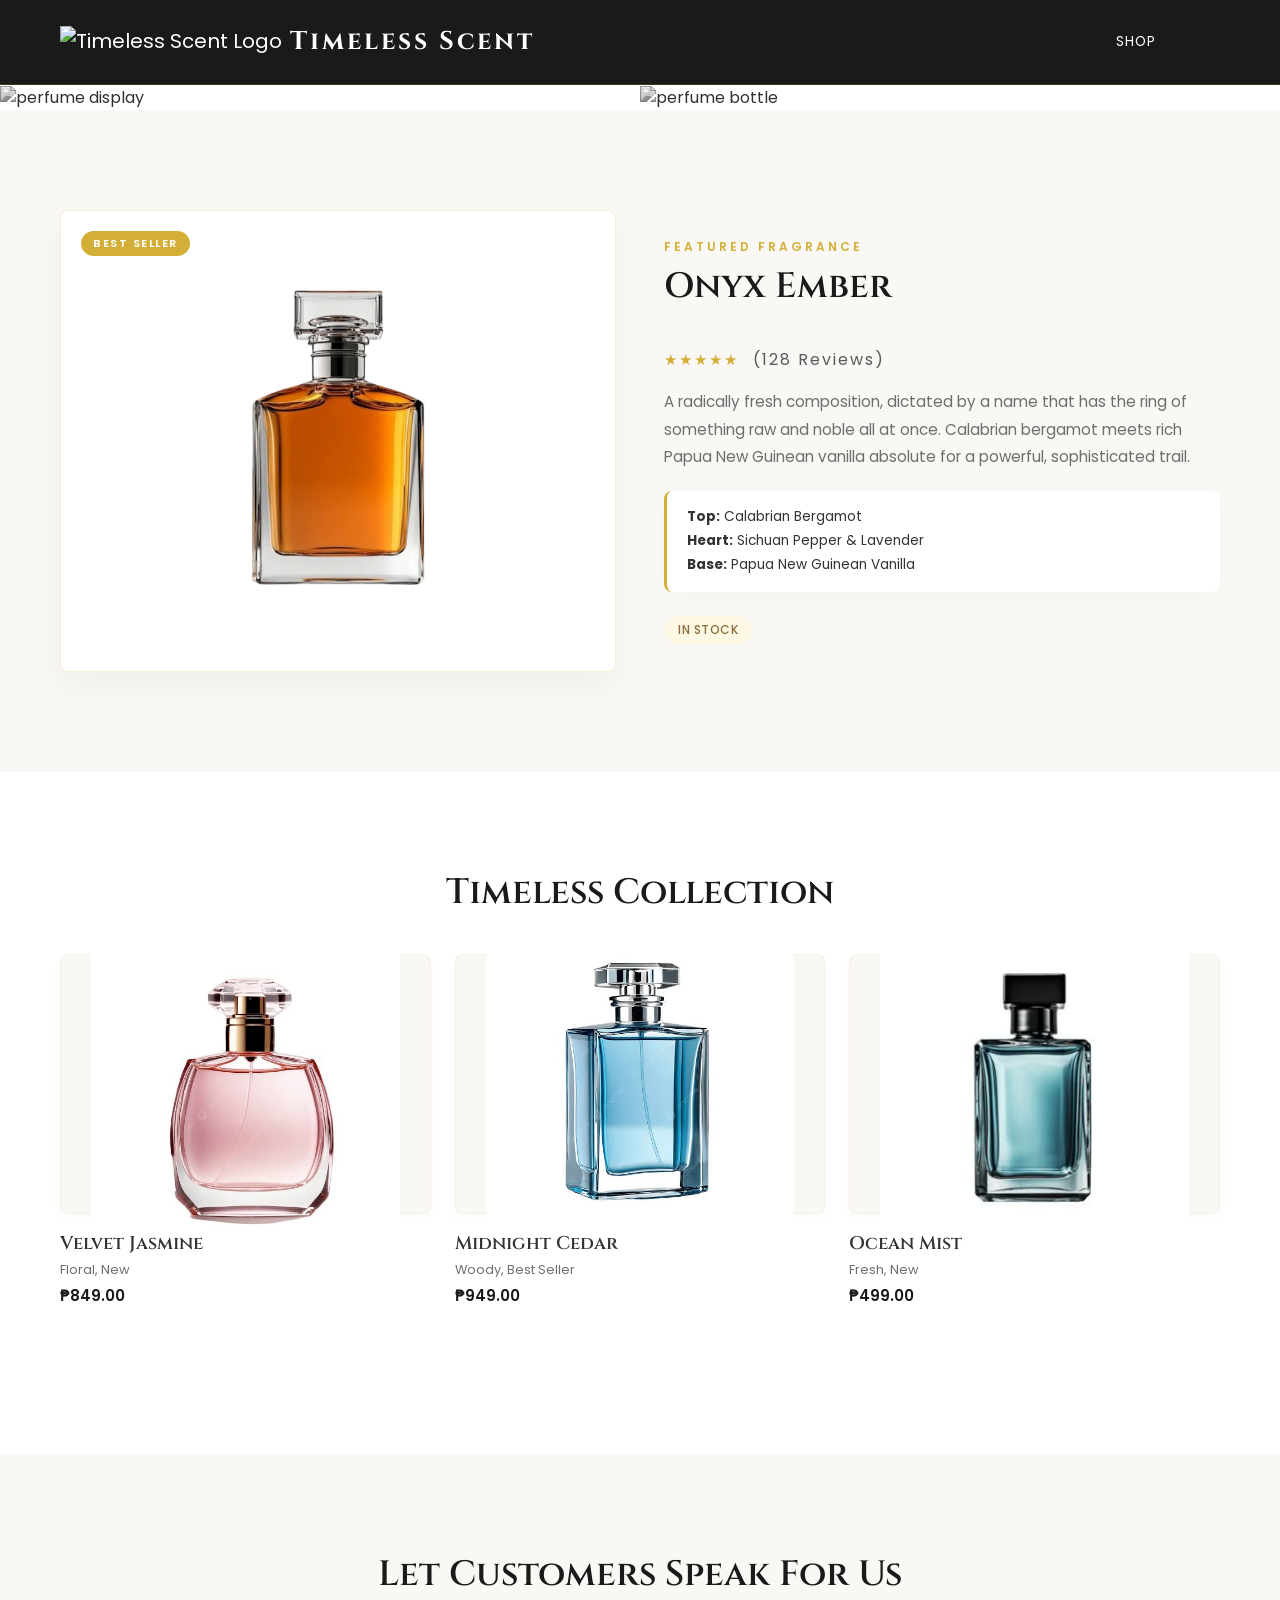
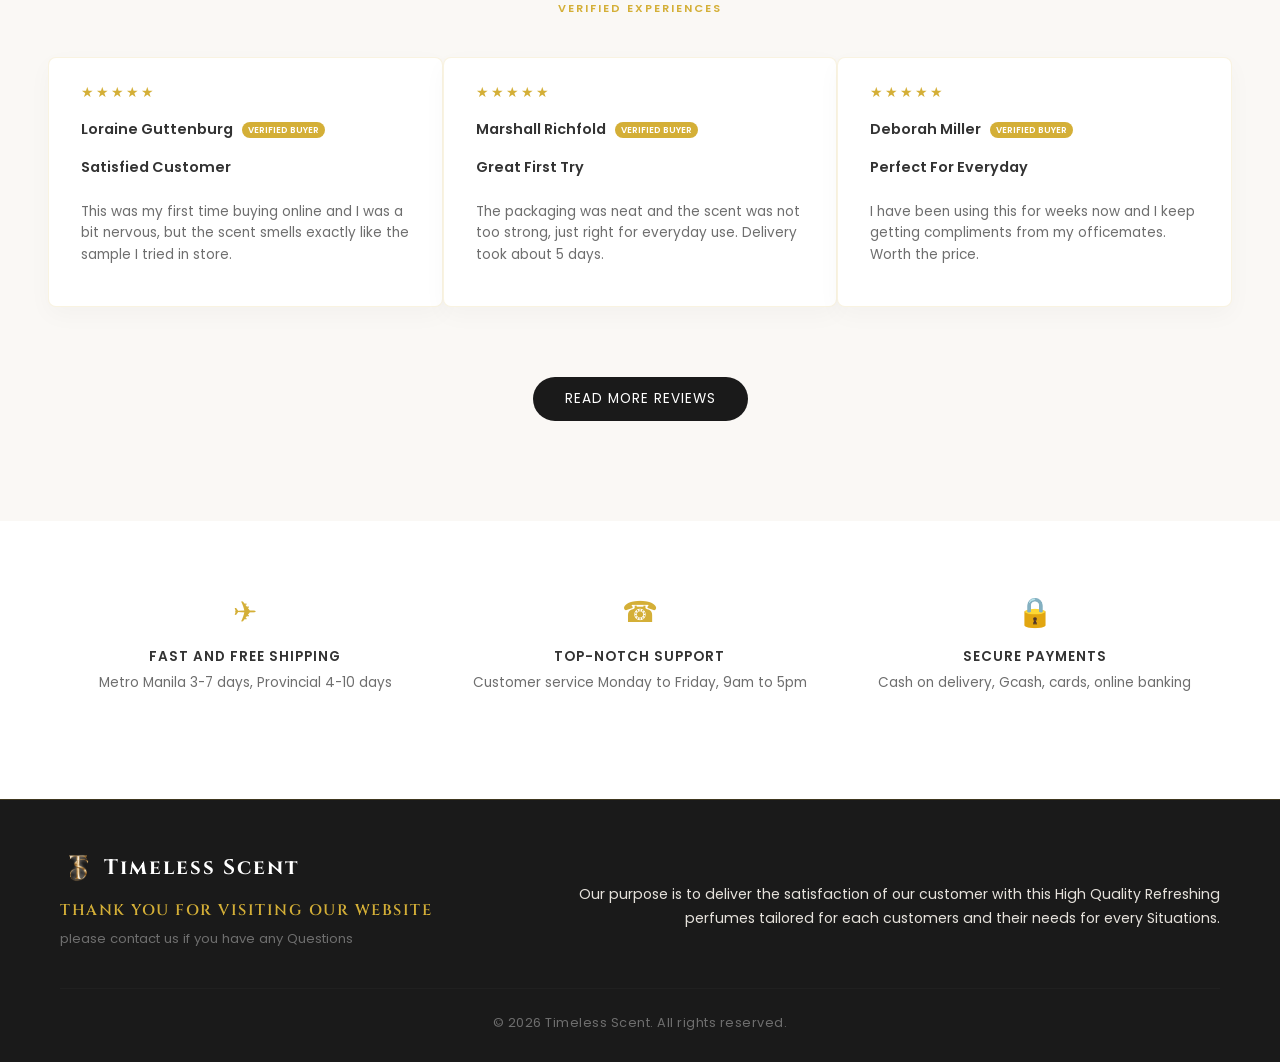
==== index.html @ ab93d2e0 "Fix path" ====
<!DOCTYPE html>
<html lang="en">

<head>
    <meta charset="UTF-8">
    <meta name="viewport" content="width=device-width, initial-scale=1.0">
    <title>Timeless Scent | Luxury Perfume Collection</title>
    <link rel="preconnect" href="https://fonts.googleapis.com">
    <link href="https://fonts.googleapis.com/css2?family=Cinzel:wght@500;600;700&family=Poppins:wght@300;400;500;600&display=swap" rel="stylesheet">
    <link href="https://cdn.jsdelivr.net/npm/bootstrap@5.3.3/dist/css/bootstrap.min.css" rel="stylesheet">
    <link rel="stylesheet" href="my_Website.css">
</head>

<body>

    <header id="mainHeader">
        <nav class="navbar navbar-expand-lg navbar-dark section-content">
            <a href="#home" class="navbar-brand nav-logo d-flex align-items-center gap-2">
                <img src="C:\Users\Timothy Panganiban\Documents\Personal Website\Image\TS.png" alt="Timeless Scent Logo" class="brand-logo-img">
                <span class="logo-text">Timeless Scent</span>
            </a>
            <button class="navbar-toggler border-0 shadow-none" type="button" data-bs-toggle="collapse" data-bs-target="#navbarNav" aria-controls="navbarNav" aria-expanded="false" aria-label="Toggle navigation">
                <span class="navbar-toggler-icon"></span>
            </button>
            <div class="collapse navbar-collapse justify-content-end" id="navbarNav">
                <ul class="navbar-nav nav-menu align-items-lg-center">
                    <li class="nav-item">
                        <a href="index.html#home" class="nav-link"></a>
                    </li>
                    <li class="nav-item">
                        <a href="index.html#spotlight" class="nav-link"></a>
                    </li>
                    <li class="nav-item">
                        <a href="Product.html" class="nav-link">Shop</a>
                    </li>
                    <li class="nav-item">
                        <a href="index.html#reviews" class="nav-link"></a>
                    </li>
                    <li class="nav-item">
                        <a href="index.html#contact" class="nav-link"></a>
                    </li>
                </ul>
            </div>
        </nav>
    </header>

    <section class="hero" id="home">
        <div class="row g-0">
            <div class="col-md-6">
                <img src="https://encrypted-tbn0.gstatic.com/images?q=tbn:ANd9GcSu9S3kgC9_bdbale5NpCpSfO-ZjuEQnOGZJnZ4CtdE27kWpajWZaW2vEQ&s=10"
                    alt="perfume display" class="hero-img">
            </div>
            <div class="col-md-6">
                <img src="https://encrypted-tbn0.gstatic.com/images?q=tbn:ANd9GcRkOwzYchInexDOITdGbwi5I86QXc4InGVzU2Q0VzdQJXvi6FjMJXTW0h4&s=10"
                    alt="perfume bottle" class="hero-img">
            </div>
        </div>
    </section>

    <!-- Enhanced Product Spotlight Showcase -->
    <section class="product-spotlight fade-in" id="spotlight">
        <div class="section-content">
            <div class="row align-items-center g-5">
                <div class="col-lg-6">
                    <div class="product-spotlight-frame">
                        <span class="spotlight-badge">Best Seller</span>
                        <img src="Image\P1-B.png"
                            alt="Sauvage EDP" class="spotlight-img">
                    </div>
                </div>
                <div class="col-lg-6">
                    <p class="section-tag">Featured Fragrance</p>
                    <h2 class="section-title text-start">Onyx Ember</h2>
                    <div class="rating-stars mb-3">★★★★★ <span class="text-muted fs-6 ms-2">(128 Reviews)</span></div>
                    <p class="spotlight-desc">A radically fresh composition, dictated by a name that has the ring of something raw and noble all at once. Calabrian bergamot meets rich Papua New Guinean vanilla absolute for a powerful, sophisticated trail.</p>
                    
                    <div class="scent-notes mb-4">
                        <div class="note-item"><strong>Top:</strong> Calabrian Bergamot</div>
                        <div class="note-item"><strong>Heart:</strong> Sichuan Pepper & Lavender</div>
                        <div class="note-item"><strong>Base:</strong> Papua New Guinean Vanilla</div>
                    </div>

                    <div class="badge-stock d-inline-block">In Stock</div>
                </div>
            </div>
        </div>
    </section>

    <section class="collection fade-in" id="collection">
        <div class="section-content">
            <h3 class="section-title">Timeless Collection</h3>

            <div class="row bestsellers-row">
                <div class="col-md-4 product-box">
                    <div class="product-frame">
                        <img src="Image\P1-F.jpg" alt="Velvet Jasmine" class="spotlight-img">
                    </div>
                    <p class="product-name">Velvet Jasmine</p>
                    <p class="product-meta-desc">Floral, New</p>
                    <p class="product-price">₱849.00</p>
                </div>

                <div class="col-md-4 product-box">
                    <div class="product-frame">
                        <img src="Image\P2-B.jpg" alt="Midnight Cedar" class="spotlight-img">
                    </div>
                    <p class="product-name">Midnight Cedar</p>
                    <p class="product-meta-desc">Woody, Best Seller</p>
                    <p class="product-price">₱949.00</p>
                </div>

                <div class="col-md-4 product-box">
                    <div class="product-frame">
                        <img src="Image\C2.jpg" alt="Ocean Mist" class="spotlight-img">
                    </div>
                    <p class="product-name">Ocean Mist</p>
                    <p class="product-meta-desc">Fresh, New</p>
                    <p class="product-price">₱499.00</p>
                </div>
            </div>
        </div>
    </section>

    <section class="testimonials fade-in" id="reviews">
        <div class="section-content">
            <h3 class="section-title mb-1">Let Customers Speak For Us</h3>
            <p class="review-subtitle">VERIFIED EXPERIENCES</p>

            <div class="row testimonials-row">
                <div class="col-md-4 review-box">
                    <div class="review-header-label">
                        
                    </div>
                    <p class="review-stars">★★★★★</p>
                    <p class="review-name">Loraine Guttenburg <span class="review-badge">Verified Buyer</span></p>
                    <p class="review-title">Satisfied Customer</p>
                    <p class="review-text">This was my first time buying online and I was a bit nervous, but the scent smells exactly like the sample I tried in store.</p>
                </div>

                <div class="col-md-4 review-box">
                    <div class="review-header-label">
                        
                    </div>
                    <p class="review-stars">★★★★★</p>
                    <p class="review-name">Marshall Richfold <span class="review-badge">Verified Buyer</span></p>
                    <p class="review-title">Great First Try</p>
                    <p class="review-text">The packaging was neat and the scent was not too strong, just right for everyday use. Delivery took about 5 days.</p>
                </div>

                <div class="col-md-4 review-box">
                    <div class="review-header-label">
                        
                    </div>
                    <p class="review-stars">★★★★★</p>
                    <p class="review-name">Deborah Miller <span class="review-badge">Verified Buyer</span></p>
                    <p class="review-title">Perfect For Everyday</p>
                    <p class="review-text">I have been using this for weeks now and I keep getting compliments from my officemates. Worth the price.</p>
                </div>
            </div>

            <div class="row testimonials-row extra-reviews" id="extraReviews">
                <div class="col-md-4 review-box">
                    <div class="review-header-label">
                        
                    </div>
                    <p class="review-stars">★★★★★</p>
                    <p class="review-name">Carl Mendoza <span class="review-badge">Verified Buyer</span></p>
                    <p class="review-title">Worth The Price</p>
                    <p class="review-text">The scent is light but noticeable the whole day. I use it for work and it never feels overwhelming.</p>
                </div>

                <div class="col-md-4 review-box">
                    <div class="review-header-label">
                        
                    </div>
                    <p class="review-stars">★★★★★</p>
                    <p class="review-name">Patricia Reyes <span class="review-badge">Verified Buyer</span></p>
                    <p class="review-title">Will Order Again</p>
                    <p class="review-text">Fast delivery and good packaging, nothing was damaged when it arrived. Already planning to order a second bottle.</p>
                </div>

                <div class="col-md-4 review-box">
                    <div class="review-header-label">
                        
                    </div>
                    <p class="review-stars">★★★★★</p>
                    <p class="review-name">Anton Villanueva <span class="review-badge">Verified Buyer</span></p>
                    <p class="review-title">Nice Everyday Scent</p>
                    <p class="review-text">Not too overpowering and lasted long enough for a full day at school. My friends kept asking what perfume it was.</p>
                </div>
            </div>

            <button class="btn btn-main mt-3" id="readMoreBtn">Read More Reviews</button>
        </div>
    </section>

    <section class="perks fade-in">
        <div class="section-content">
            <div class="row perks-row">
                <div class="col-md-4 perk-box">
                    <p class="perk-icon">✈</p>
                    <p class="perk-title">Fast And Free Shipping</p>
                    <p class="perk-text">Metro Manila 3-7 days, Provincial 4-10 days</p>
                </div>
                <div class="col-md-4 perk-box">
                    <p class="perk-icon">☎</p>
                    <p class="perk-title">Top-Notch Support</p>
                    <p class="perk-text">Customer service Monday to Friday, 9am to 5pm</p>
                </div>
                <div class="col-md-4 perk-box">
                    <p class="perk-icon">🔒</p>
                    <p class="perk-title">Secure Payments</p>
                    <p class="perk-text">Cash on delivery, Gcash, cards, online banking</p>
                </div>
            </div>
        </div>
    </section>

    <!-- Custom Styled Footer matching reference layout -->
    <footer id="contact">
        <div class="section-content footer-inside">
            <div class="row align-items-center">
                <div class="col-md-5 text-md-start text-center mb-4 mb-md-0">
                    <div class="d-flex align-items-center justify-content-center justify-content-md-start gap-2 mb-3">
                        <img src="Image\TS.png" alt="Timeless Scent Logo Footer" class="footer-logo-img">
                        <span class="footer-brand-title">Timeless Scent</span>
                    </div>
                    <h5 class="footer-thank-you">THANK YOU FOR VISITING OUR WEBSITE</h5>
                    <p class="footer-contact-hint mt-2">please contact us if you have any Questions</p>
                </div>
                <div class="col-md-7 text-md-end text-center">
                    <p class="footer-purpose-text">Our purpose is to deliver the satisfaction of our customer with this High Quality Refreshing perfumes tailored for each customers and their needs for every Situations.</p>
                </div>
            </div>
            <hr class="footer-divider my-4">
            <div class="text-center">
                <p class="footer-text mb-0">&copy; 2026 Timeless Scent. All rights reserved.</p>
            </div>
        </div>
    </footer>

    <button id="topBtn" class="top-btn">&uarr;</button>

    <script src="https://cdn.jsdelivr.net/npm/bootstrap@5.3.3/dist/js/bootstrap.bundle.min.js"></script>
    
    <script>
        document.addEventListener('DOMContentLoaded', () => {
            const mainHeader = document.getElementById('mainHeader');
            window.addEventListener('scroll', () => {
                if (window.scrollY > 50) {
                    mainHeader.classList.add('scrolled');
                } else {
                    mainHeader.classList.remove('scrolled');
                }
            });

            const readMoreBtn = document.getElementById('readMoreBtn');
            const extraReviews = document.getElementById('extraReviews');

            if (readMoreBtn && extraReviews) {
                readMoreBtn.addEventListener('click', () => {
                    extraReviews.classList.toggle('show-reviews');
                    if (extraReviews.classList.contains('show-reviews')) {
                        readMoreBtn.textContent = 'Show Less Reviews';
                    } else {
                        readMoreBtn.textContent = 'Read More Reviews';
                    }
                });
            }

            const fadeElements = document.querySelectorAll('.fade-in');
            const observerOptions = { threshold: 0.15 };

            const fadeObserver = new IntersectionObserver((entries, observer) => {
                entries.forEach(entry => {
                    if (entry.isIntersecting) {
                        entry.target.classList.add('show-fade');
                        observer.unobserve(entry.target);
                    }
                });
            }, observerOptions);

            fadeElements.forEach(element => {
                fadeObserver.observe(element);
            });

            const topBtn = document.getElementById('topBtn');
            window.addEventListener('scroll', () => {
                if (window.scrollY > 300) {
                    topBtn.classList.add('show');
                } else {
                    topBtn.classList.remove('show');
                }
            });

            if (topBtn) {
                topBtn.addEventListener('click', () => {
                    window.scrollTo({
                        top: 0,
                        behavior: 'smooth'
                    });
                });
            }
        });
    </script>
</body>

</html>
---- my_Website.css ----
* {
    margin: 0;
    padding: 0;
    box-sizing: border-box;
    font-family: "Poppins", sans-serif;
}

:root {
    --color-black: #1a1a1a;
    --color-dark: #333333;
    --color-gray: #6e6e6e;
    --color-light-gray: #e6e2dc;
    --color-off-white: #FAF8F5; /* Luxury Warm Cream Background */
    --color-white: #ffffff;
    --color-gold: #D4AF37; /* Luxury Accent Gold */

    --radius-s: 8px;
    --radius-m: 40px;
}

html {
    scroll-behavior: smooth;
}

body {
    color: var(--color-dark);
    background-color: var(--color-white);
    overflow-x: hidden;
}

ul {
    list-style: none;
}

a {
    text-decoration: none;
}

.section-content {
    margin: 0 auto;
    padding: 0 20px;
    max-width: 1200px;
}

header {
    background-color: var(--color-black);
    border-bottom: 1px solid rgba(212, 175, 55, 0.2);
    position: sticky;
    top: 0;
    z-index: 1000;
    transition: all 0.3s ease;
}

header.scrolled {
    box-shadow: 0 4px 20px rgba(0, 0, 0, 0.4);
}

.navbar {
    padding: 18px 20px;
}

.nav-logo .logo-text {
    font-family: "Cinzel", serif;
    color: var(--color-white);
    font-size: 1.6rem;
    font-weight: 700;
    letter-spacing: 3px;
}

.nav-menu {
    gap: 12px;
}

.nav-menu .nav-link {
    color: var(--color-white);
    padding: 8px 14px;
    font-size: 0.85rem;
    letter-spacing: 1px;
    text-transform: uppercase;
    transition: color 0.3s ease;
    white-space: nowrap;
}

.nav-menu .nav-link:hover {
    color: var(--color-gold);
}

@media (max-width: 991px) {
    .navbar-collapse {
        background-color: var(--color-black);
        padding: 15px 20px;
        border-bottom: 1px solid rgba(212, 175, 55, 0.2);
        margin-top: 15px;
        border-radius: var(--radius-s);
    }
    
    .navbar-toggler-icon {
        filter: invert(1);
    }
}

.hero-img {
    width: 100%;
    height: 440px;
    object-fit: cover;
    filter: grayscale(100%) brightness(95%);
    transition: filter 0.6s ease, transform 0.6s ease;
}

.hero-img:hover {
    filter: grayscale(0%) brightness(100%);
    transform: scale(1.01);
}

.product-spotlight {
    padding: 100px 0;
    background-color: var(--color-off-white);
}

.product-spotlight-frame {
    background-color: var(--color-white);
    border-radius: var(--radius-s);
    padding: 50px;
    text-align: center;
    box-shadow: 0 15px 35px rgba(0, 0, 0, 0.04);
    position: relative;
    overflow: hidden;
    border: 1px solid rgba(212, 175, 55, 0.2);
}

.spotlight-badge {
    position: absolute;
    top: 20px;
    left: 20px;
    background-color: var(--color-gold);
    color: var(--color-white);
    font-size: 0.7rem;
    letter-spacing: 1.5px;
    text-transform: uppercase;
    padding: 4px 12px;
    border-radius: var(--radius-m);
    font-weight: 600;
}

.spotlight-img {
    max-height: 360px;
    width: 100%;
    object-fit: contain;
    transition: all 0.4s ease;
}

.product-spotlight-frame:hover .spotlight-img {
    transform: scale(1.03);
}

.rating-stars {
    color: var(--color-gold);
    letter-spacing: 2px;
    font-size: 0.95rem;
}

.spotlight-desc {
    color: var(--color-gray);
    font-size: 0.95rem;
    line-height: 1.8;
    margin-bottom: 20px;
}

.scent-notes {
    background: var(--color-white);
    padding: 16px 20px;
    border-radius: var(--radius-s);
    border-left: 3px solid var(--color-gold);
    font-size: 0.85rem;
    color: var(--color-dark);
    box-shadow: 0 4px 12px rgba(0,0,0,0.02);
}

.note-item {
    margin-bottom: 4px;
}

.note-item:last-child {
    margin-bottom: 0;
}

.badge-stock {
    background-color: #fcf8e3;
    color: #8a6d3b;
    font-size: 0.75rem;
    padding: 5px 14px;
    border-radius: var(--radius-m);
    font-weight: 500;
    text-transform: uppercase;
    letter-spacing: 0.5px;
}

.collection {
    padding: 100px 0;
    text-align: center;
}

.section-tag {
    color: var(--color-gold);
    font-size: 0.75rem;
    letter-spacing: 3px;
    text-transform: uppercase;
    margin-bottom: 10px;
    font-weight: 600;
}

.section-title {
    font-family: "Cinzel", serif;
    font-size: 2.2rem;
    font-weight: 600;
    margin-bottom: 40px;
    color: var(--color-black);
}

.bestsellers-row {
    margin-top: 20px;
}

.product-box {
    margin-bottom: 30px;
    transition: transform 0.3s ease;
    cursor: pointer;
    text-align: left;
}

.product-box:hover {
    transform: translateY(-8px);
}

.product-frame {
    background-color: var(--color-off-white);
    border-radius: var(--radius-s);
    padding: 30px;
    margin-bottom: 16px;
    box-shadow: 0 5px 15px rgba(0,0,0,0.02);
    border: 1px solid rgba(212, 175, 55, 0.1);
    height: 260px;
    display: flex;
    align-items: center;
    justify-content: center;
}

.product-name {
    font-family: "Cinzel", serif;
    font-size: 1.15rem;
    margin-bottom: 2px;
    font-weight: 600;
}

.product-meta-desc {
    color: var(--color-gray);
    font-size: 0.8rem;
    margin-bottom: 6px;
}

.product-price {
    color: var(--color-black);
    font-size: 0.95rem;
    font-weight: 600;
}

.testimonials {
    background-color: var(--color-off-white);
    padding: 100px 0;
    text-align: center;
}

.review-subtitle {
    font-size: 0.7rem;
    letter-spacing: 2px;
    color: var(--color-gold);
    margin-bottom: 40px;
    font-weight: 600;
}

.testimonials-row {
    margin-bottom: 30px;
}

.extra-reviews {
    display: none;
}

.extra-reviews.show-reviews {
    display: flex;
}

.review-box {
    background-color: var(--color-white);
    border-radius: var(--radius-s);
    overflow: hidden;
    margin-bottom: 24px;
    text-align: left;
    padding-top: 16px;
    box-shadow: 0 8px 25px rgba(0, 0, 0, 0.03);
    transition: transform 0.3s ease;
    border: 1px solid rgba(212, 175, 55, 0.15);
}

.review-box:hover {
    transform: translateY(-6px);
}

.review-header-label {
    padding: 0 20px 8px 20px;
    color: var(--color-gray);
    font-size: 0.8rem;
    display: flex;
    align-items: center;
    gap: 6px;
}

.review-stars {
    padding: 0 20px;
    color: var(--color-gold);
    letter-spacing: 2px;
    font-size: 0.9rem;
}

.review-name {
    padding: 0 20px;
    font-weight: 600;
    font-size: 0.9rem;
    margin-top: 6px;
}

.review-badge {
    background-color: var(--color-gold);
    color: var(--color-white);
    font-size: 0.55rem;
    padding: 2px 6px;
    border-radius: var(--radius-m);
    margin-left: 6px;
    text-transform: uppercase;
    vertical-align: middle;
}

.review-title {
    padding: 0 20px;
    font-weight: 600;
    font-size: 0.9rem;
    margin-top: 6px;
}

.review-text {
    padding: 6px 20px 24px 20px;
    color: var(--color-gray);
    font-size: 0.85rem;
    line-height: 1.6;
}

.btn-main {
    background-color: var(--color-black);
    color: var(--color-white);
    padding: 12px 32px;
    border-radius: var(--radius-m);
    font-size: 0.85rem;
    letter-spacing: 1px;
    text-transform: uppercase;
    transition: all 0.3s ease;
    border: none;
}

.btn-main:hover {
    background-color: var(--color-gold);
    transform: translateY(-2px);
    color: var(--color-white);
    box-shadow: 0 6px 15px rgba(212, 175, 55, 0.3);
}

.perks {
    padding: 70px 0;
    text-align: center;
}

.perk-box {
    margin-bottom: 20px;
}

.perk-icon {
    font-size: 1.8rem;
    margin-bottom: 12px;
    color: var(--color-gold);
}

.perk-title {
    font-size: 0.85rem;
    letter-spacing: 1px;
    text-transform: uppercase;
    font-weight: 600;
    margin-bottom: 6px;
}

.perk-text {
    color: var(--color-gray);
    font-size: 0.85rem;
}

/* Footer Styling */
footer {
    background-color: var(--color-black);
    padding: 50px 0 30px 0;
    text-align: left;
    border-top: 1px solid rgba(212, 175, 55, 0.2);
}

.footer-brand-title {
    font-family: "Cinzel", serif;
    color: var(--color-white);
    font-size: 1.3rem;
    font-weight: 700;
    letter-spacing: 2px;
}

.footer-thank-you {
    font-family: "Cinzel", serif;
    color: var(--color-gold);
    font-size: 0.95rem;
    letter-spacing: 1.5px;
    font-weight: 600;
    margin-bottom: 6px;
}

.footer-contact-hint {
    color: var(--color-gray);
    font-size: 0.82rem;
}

.footer-purpose-text {
    color: var(--color-light-gray);
    font-size: 0.88rem;
    line-height: 1.7;
    margin-bottom: 0;
}

.footer-divider {
    border-color: rgba(255, 255, 255, 0.1);
}

.footer-text {
    color: var(--color-gray);
    font-size: 0.8rem;
    letter-spacing: 0.5px;
}

.fade-in {
    opacity: 0;
    transform: translateY(30px);
    transition: opacity 0.8s ease, transform 0.8s ease;
}

.fade-in.show-fade {
    opacity: 1;
    transform: translateY(0);
}

.top-btn {
    position: fixed;
    bottom: 24px;
    right: 24px;
    width: 44px;
    height: 44px;
    border-radius: 50%;
    background-color: var(--color-gold);
    color: var(--color-white);
    font-size: 1.2rem;
    opacity: 0;
    visibility: hidden;
    transform: translateY(10px);
    transition: all 0.3s ease;
    border: none;
    cursor: pointer;
    z-index: 999;
}

.top-btn.show {
    opacity: 1;
    visibility: visible;
    transform: translateY(0);
}

@media (max-width: 991px) {
    .hero-img {
        height: 260px;
    }

    .section-title {
        font-size: 1.6rem;
    }

    .collection,
    .testimonials,
    .product-spotlight {
        padding: 60px 0;
    }
}

.brand-logo-img {
    height: 32px;
    width: auto;
    object-fit: contain;
}

.footer-logo-img {
    height: 36px;
    width: auto;
    object-fit: contain;
}
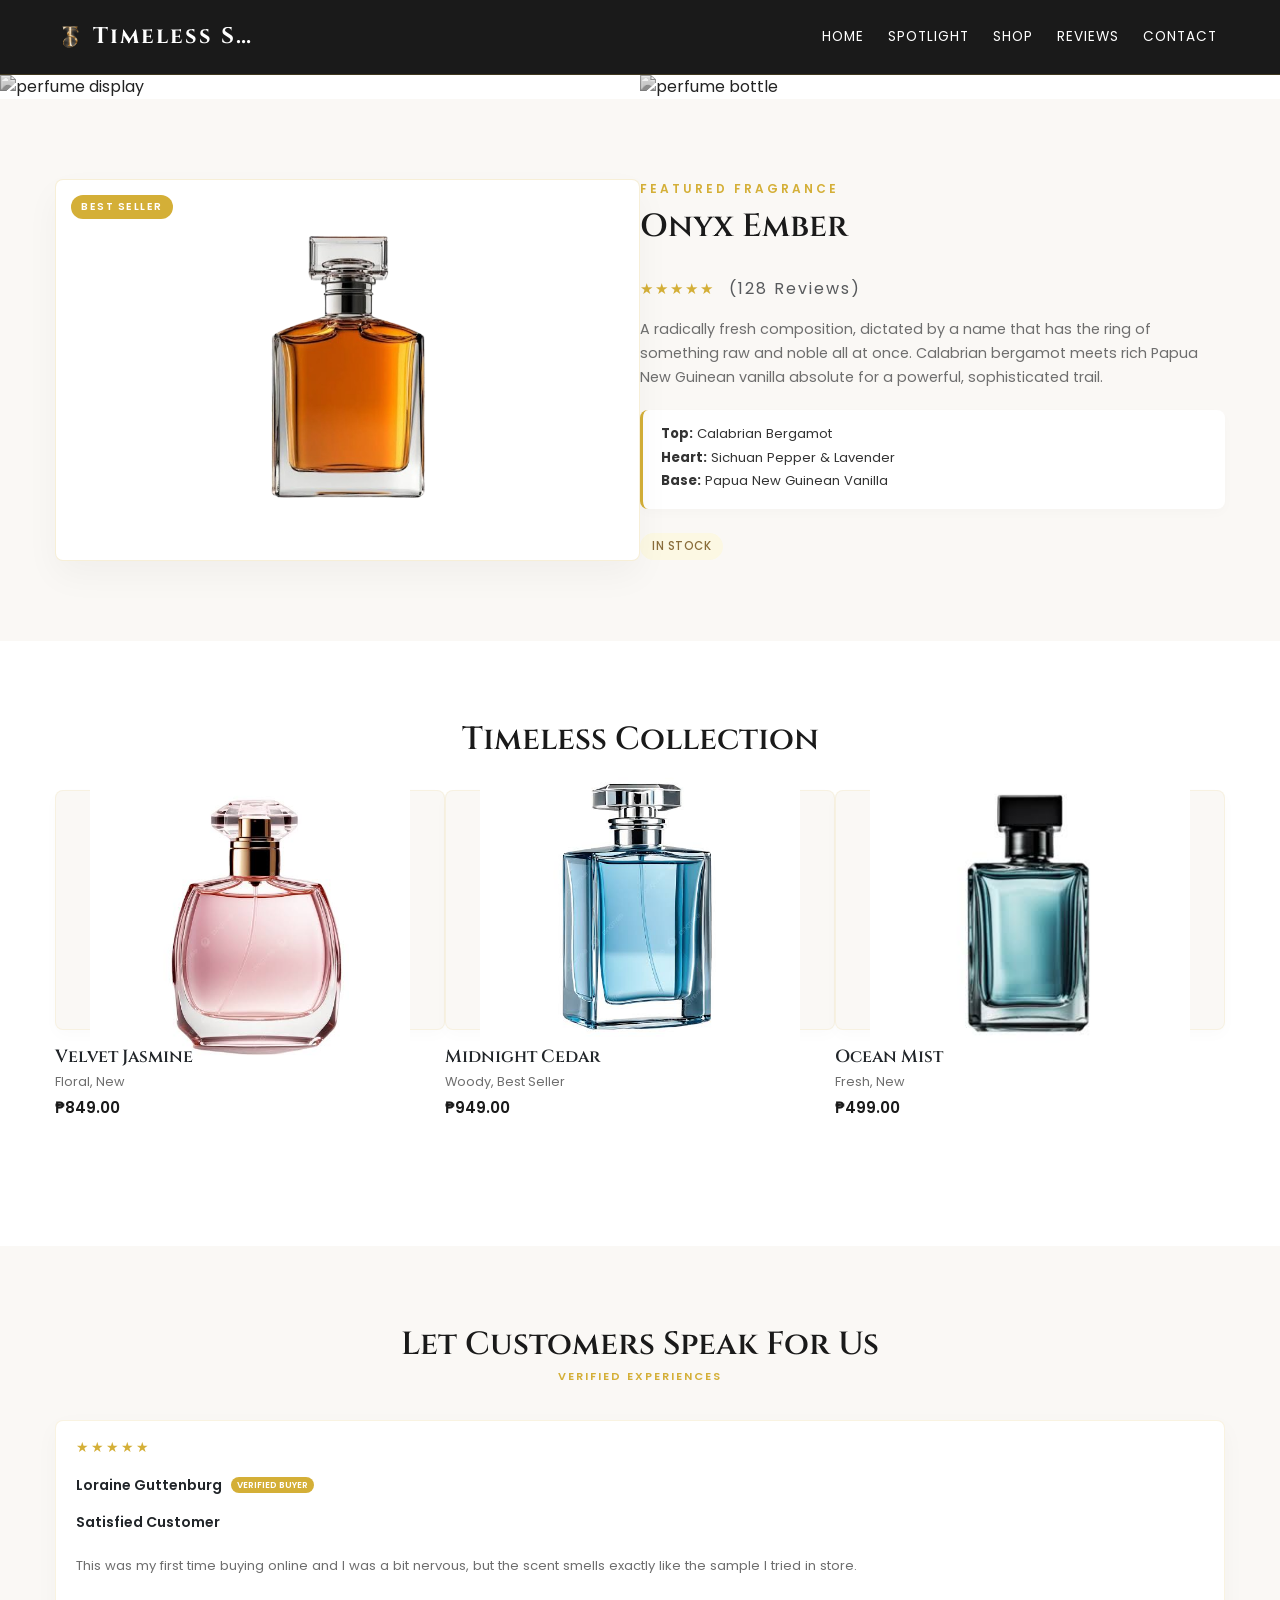
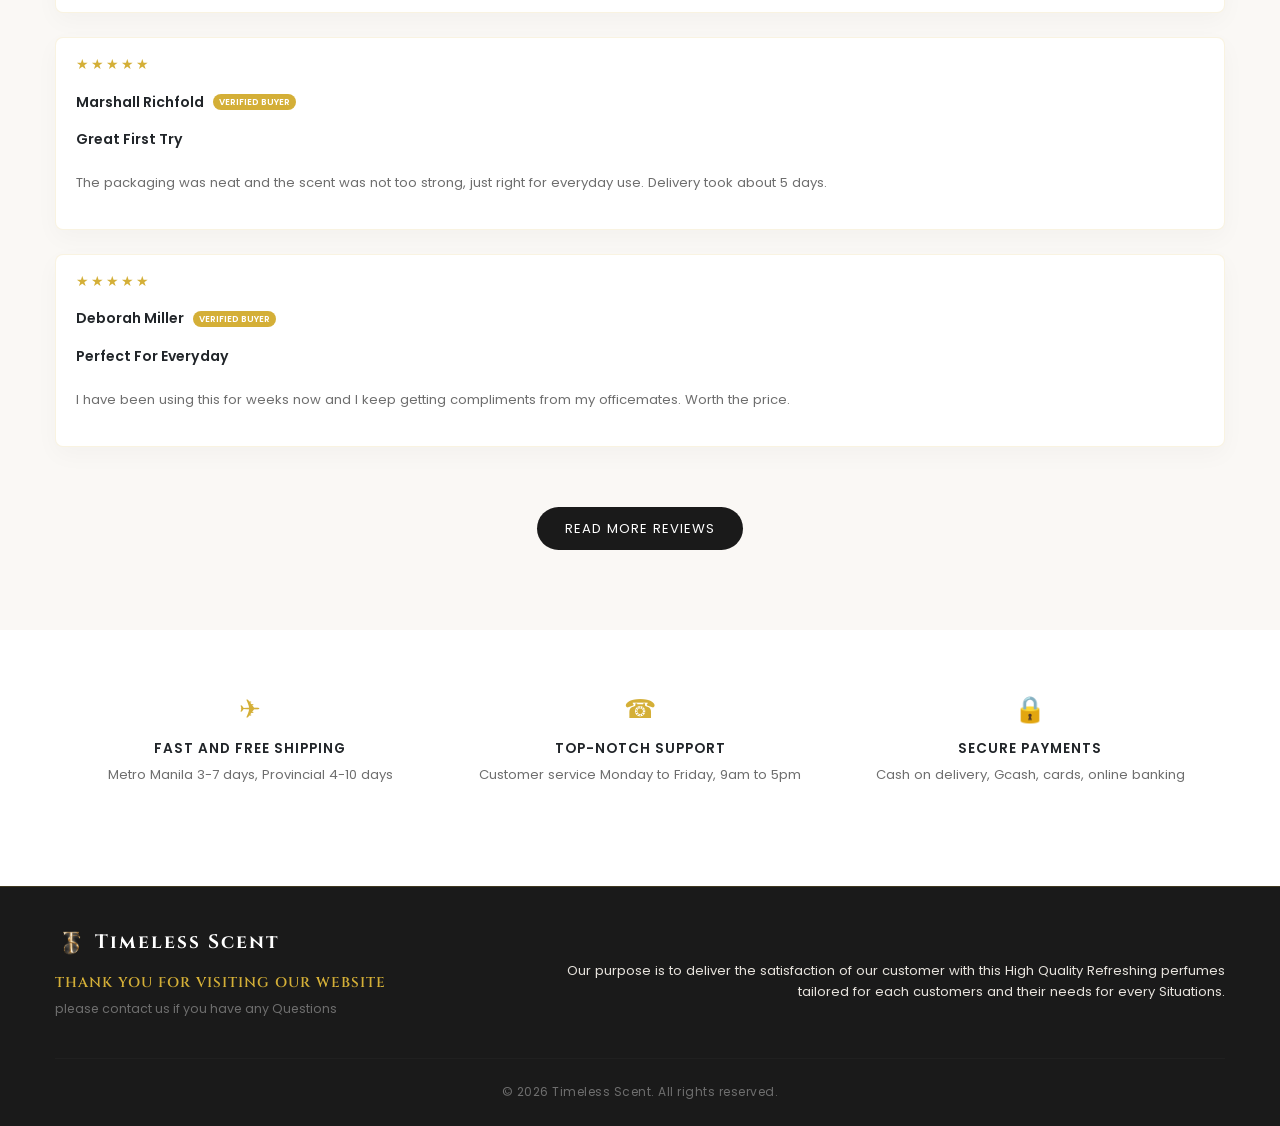
==== commit 36309f1b: "Update" ====
--- a/index.html
+++ b/index.html
@@ -16,7 +16,7 @@
     <header id="mainHeader">
         <nav class="navbar navbar-expand-lg navbar-dark section-content">
             <a href="#home" class="navbar-brand nav-logo d-flex align-items-center gap-2">
-                <img src="C:\Users\Timothy Panganiban\Documents\Personal Website\Image\TS.png" alt="Timeless Scent Logo" class="brand-logo-img">
+                <img src="Image/TS.png" alt="Timeless Scent Logo" class="brand-logo-img">
                 <span class="logo-text">Timeless Scent</span>
             </a>
             <button class="navbar-toggler border-0 shadow-none" type="button" data-bs-toggle="collapse" data-bs-target="#navbarNav" aria-controls="navbarNav" aria-expanded="false" aria-label="Toggle navigation">
@@ -25,19 +25,19 @@
             <div class="collapse navbar-collapse justify-content-end" id="navbarNav">
                 <ul class="navbar-nav nav-menu align-items-lg-center">
                     <li class="nav-item">
-                        <a href="index.html#home" class="nav-link"></a>
-                    </li>
-                    <li class="nav-item">
-                        <a href="index.html#spotlight" class="nav-link"></a>
+                        <a href="index.html#home" class="nav-link">Home</a>
+                    </li>
+                    <li class="nav-item">
+                        <a href="index.html#spotlight" class="nav-link">Spotlight</a>
                     </li>
                     <li class="nav-item">
                         <a href="Product.html" class="nav-link">Shop</a>
                     </li>
                     <li class="nav-item">
-                        <a href="index.html#reviews" class="nav-link"></a>
-                    </li>
-                    <li class="nav-item">
-                        <a href="index.html#contact" class="nav-link"></a>
+                        <a href="index.html#reviews" class="nav-link">Reviews</a>
+                    </li>
+                    <li class="nav-item">
+                        <a href="index.html#contact" class="nav-link">Contact</a>
                     </li>
                 </ul>
             </div>
@@ -46,11 +46,11 @@
 
     <section class="hero" id="home">
         <div class="row g-0">
-            <div class="col-md-6">
+            <div class="col-md-6 col-12">
                 <img src="https://encrypted-tbn0.gstatic.com/images?q=tbn:ANd9GcSu9S3kgC9_bdbale5NpCpSfO-ZjuEQnOGZJnZ4CtdE27kWpajWZaW2vEQ&s=10"
                     alt="perfume display" class="hero-img">
             </div>
-            <div class="col-md-6">
+            <div class="col-md-6 col-12">
                 <img src="https://encrypted-tbn0.gstatic.com/images?q=tbn:ANd9GcRkOwzYchInexDOITdGbwi5I86QXc4InGVzU2Q0VzdQJXvi6FjMJXTW0h4&s=10"
                     alt="perfume bottle" class="hero-img">
             </div>
@@ -91,7 +91,7 @@
             <h3 class="section-title">Timeless Collection</h3>
 
             <div class="row bestsellers-row">
-                <div class="col-md-4 product-box">
+                <div class="col-md-4 col-12 product-box">
                     <div class="product-frame">
                         <img src="Image\P1-F.jpg" alt="Velvet Jasmine" class="spotlight-img">
                     </div>
@@ -100,7 +100,7 @@
                     <p class="product-price">₱849.00</p>
                 </div>
 
-                <div class="col-md-4 product-box">
+                <div class="col-md-4 col-12 product-box">
                     <div class="product-frame">
                         <img src="Image\P2-B.jpg" alt="Midnight Cedar" class="spotlight-img">
                     </div>
@@ -109,7 +109,7 @@
                     <p class="product-price">₱949.00</p>
                 </div>
 
-                <div class="col-md-4 product-box">
+                <div class="col-md-4 col-12 product-box">
                     <div class="product-frame">
                         <img src="Image\C2.jpg" alt="Ocean Mist" class="spotlight-img">
                     </div>
@@ -127,30 +127,21 @@
             <p class="review-subtitle">VERIFIED EXPERIENCES</p>
 
             <div class="row testimonials-row">
-                <div class="col-md-4 review-box">
-                    <div class="review-header-label">
-                        
-                    </div>
+                <div class="col-md-4 col-12 review-box">
                     <p class="review-stars">★★★★★</p>
                     <p class="review-name">Loraine Guttenburg <span class="review-badge">Verified Buyer</span></p>
                     <p class="review-title">Satisfied Customer</p>
                     <p class="review-text">This was my first time buying online and I was a bit nervous, but the scent smells exactly like the sample I tried in store.</p>
                 </div>
 
-                <div class="col-md-4 review-box">
-                    <div class="review-header-label">
-                        
-                    </div>
+                <div class="col-md-4 col-12 review-box">
                     <p class="review-stars">★★★★★</p>
                     <p class="review-name">Marshall Richfold <span class="review-badge">Verified Buyer</span></p>
                     <p class="review-title">Great First Try</p>
                     <p class="review-text">The packaging was neat and the scent was not too strong, just right for everyday use. Delivery took about 5 days.</p>
                 </div>
 
-                <div class="col-md-4 review-box">
-                    <div class="review-header-label">
-                        
-                    </div>
+                <div class="col-md-4 col-12 review-box">
                     <p class="review-stars">★★★★★</p>
                     <p class="review-name">Deborah Miller <span class="review-badge">Verified Buyer</span></p>
                     <p class="review-title">Perfect For Everyday</p>
@@ -159,30 +150,21 @@
             </div>
 
             <div class="row testimonials-row extra-reviews" id="extraReviews">
-                <div class="col-md-4 review-box">
-                    <div class="review-header-label">
-                        
-                    </div>
+                <div class="col-md-4 col-12 review-box">
                     <p class="review-stars">★★★★★</p>
                     <p class="review-name">Carl Mendoza <span class="review-badge">Verified Buyer</span></p>
                     <p class="review-title">Worth The Price</p>
                     <p class="review-text">The scent is light but noticeable the whole day. I use it for work and it never feels overwhelming.</p>
                 </div>
 
-                <div class="col-md-4 review-box">
-                    <div class="review-header-label">
-                        
-                    </div>
+                <div class="col-md-4 col-12 review-box">
                     <p class="review-stars">★★★★★</p>
                     <p class="review-name">Patricia Reyes <span class="review-badge">Verified Buyer</span></p>
                     <p class="review-title">Will Order Again</p>
                     <p class="review-text">Fast delivery and good packaging, nothing was damaged when it arrived. Already planning to order a second bottle.</p>
                 </div>
 
-                <div class="col-md-4 review-box">
-                    <div class="review-header-label">
-                        
-                    </div>
+                <div class="col-md-4 col-12 review-box">
                     <p class="review-stars">★★★★★</p>
                     <p class="review-name">Anton Villanueva <span class="review-badge">Verified Buyer</span></p>
                     <p class="review-title">Nice Everyday Scent</p>
@@ -197,17 +179,17 @@
     <section class="perks fade-in">
         <div class="section-content">
             <div class="row perks-row">
-                <div class="col-md-4 perk-box">
+                <div class="col-md-4 col-12 perk-box">
                     <p class="perk-icon">✈</p>
                     <p class="perk-title">Fast And Free Shipping</p>
                     <p class="perk-text">Metro Manila 3-7 days, Provincial 4-10 days</p>
                 </div>
-                <div class="col-md-4 perk-box">
+                <div class="col-md-4 col-12 perk-box">
                     <p class="perk-icon">☎</p>
                     <p class="perk-title">Top-Notch Support</p>
                     <p class="perk-text">Customer service Monday to Friday, 9am to 5pm</p>
                 </div>
-                <div class="col-md-4 perk-box">
+                <div class="col-md-4 col-12 perk-box">
                     <p class="perk-icon">🔒</p>
                     <p class="perk-title">Secure Payments</p>
                     <p class="perk-text">Cash on delivery, Gcash, cards, online banking</p>
@@ -216,11 +198,10 @@
         </div>
     </section>
 
-    <!-- Custom Styled Footer matching reference layout -->
     <footer id="contact">
         <div class="section-content footer-inside">
             <div class="row align-items-center">
-                <div class="col-md-5 text-md-start text-center mb-4 mb-md-0">
+                <div class="col-md-5 col-12 text-md-start text-center mb-4 mb-md-0">
                     <div class="d-flex align-items-center justify-content-center justify-content-md-start gap-2 mb-3">
                         <img src="Image\TS.png" alt="Timeless Scent Logo Footer" class="footer-logo-img">
                         <span class="footer-brand-title">Timeless Scent</span>
@@ -228,7 +209,7 @@
                     <h5 class="footer-thank-you">THANK YOU FOR VISITING OUR WEBSITE</h5>
                     <p class="footer-contact-hint mt-2">please contact us if you have any Questions</p>
                 </div>
-                <div class="col-md-7 text-md-end text-center">
+                <div class="col-md-7 col-12 text-md-end text-center">
                     <p class="footer-purpose-text">Our purpose is to deliver the satisfaction of our customer with this High Quality Refreshing perfumes tailored for each customers and their needs for every Situations.</p>
                 </div>
             </div>
@@ -242,7 +223,6 @@
     <button id="topBtn" class="top-btn">&uarr;</button>
 
     <script src="https://cdn.jsdelivr.net/npm/bootstrap@5.3.3/dist/js/bootstrap.bundle.min.js"></script>
-    
     <script>
         document.addEventListener('DOMContentLoaded', () => {
             const mainHeader = document.getElementById('mainHeader');
--- a/my_Website.css
+++ b/my_Website.css
@@ -1,3 +1,4 @@
+/* --- GLOBAL RESET & LAYOUT FIXES FOR MOBILE --- */
 * {
     margin: 0;
     padding: 0;
@@ -10,22 +11,20 @@
     --color-dark: #333333;
     --color-gray: #6e6e6e;
     --color-light-gray: #e6e2dc;
-    --color-off-white: #FAF8F5; /* Luxury Warm Cream Background */
+    --color-off-white: #FAF8F5;
     --color-white: #ffffff;
-    --color-gold: #D4AF37; /* Luxury Accent Gold */
+    --color-gold: #D4AF37;
 
     --radius-s: 8px;
     --radius-m: 40px;
 }
 
-html {
+html, body {
+    width: 100%;
+    max-width: 100%;
+    overflow-x: hidden !important;
+    position: relative;
     scroll-behavior: smooth;
-}
-
-body {
-    color: var(--color-dark);
-    background-color: var(--color-white);
-    overflow-x: hidden;
 }
 
 ul {
@@ -38,17 +37,26 @@
 
 .section-content {
     margin: 0 auto;
-    padding: 0 20px;
+    padding: 0 15px;
     max-width: 1200px;
-}
-
+    width: 100%;
+}
+
+/* Prevent Bootstrap row gutters from spilling out horizontally */
+.row {
+    --bs-gutter-x: 0rem;
+    margin-right: 0;
+    margin-left: 0;
+}
+
+/* --- HEADER & NAVBAR --- */
 header {
     background-color: var(--color-black);
     border-bottom: 1px solid rgba(212, 175, 55, 0.2);
     position: sticky;
     top: 0;
     z-index: 1000;
-    transition: all 0.3s ease;
+    width: 100%;
 }
 
 header.scrolled {
@@ -56,52 +64,78 @@
 }
 
 .navbar {
-    padding: 18px 20px;
+    padding: 15px 15px;
+    width: 100%;
+}
+
+.nav-logo {
+    display: flex;
+    align-items: center;
+    gap: 10px;
+    max-width: 75%;
+    overflow: hidden;
 }
 
 .nav-logo .logo-text {
     font-family: "Cinzel", serif;
     color: var(--color-white);
-    font-size: 1.6rem;
+    font-size: 1.4rem;
     font-weight: 700;
-    letter-spacing: 3px;
+    letter-spacing: 2px;
+    white-space: nowrap;
+    overflow: hidden;
+    text-overflow: ellipsis;
+}
+
+.brand-logo-img {
+    height: 30px;
+    width: auto;
+    object-fit: contain;
+}
+
+/* NAVBAR TOGGLER ICON FIXED TO PURE WHITE */
+.navbar-toggler {
+    padding: 6px 10px;
+    border-color: rgba(255, 255, 255, 0.4);
+}
+
+.navbar-toggler-icon {
+    background-image: url("data:image/svg+xml,%3csvg xmlns='http://www.w3.org/2000/svg' viewBox='0 0 30 30'%3e%3cpath stroke='rgba%28255, 255, 255, 1%29' stroke-linecap='round' stroke-miterlimit='10' stroke-width='2' d='M4 7h22M4 15h22M4 23h22'/%3e%3c/svg%3e") !important;
+    width: 1.4em;
+    height: 1.4em;
+}
+
+.navbar-collapse {
+    width: 100%;
 }
 
 .nav-menu {
-    gap: 12px;
+    gap: 8px;
 }
 
 .nav-menu .nav-link {
     color: var(--color-white);
-    padding: 8px 14px;
+    padding: 8px 12px;
     font-size: 0.85rem;
     letter-spacing: 1px;
     text-transform: uppercase;
     transition: color 0.3s ease;
-    white-space: nowrap;
 }
 
 .nav-menu .nav-link:hover {
     color: var(--color-gold);
 }
 
-@media (max-width: 991px) {
-    .navbar-collapse {
-        background-color: var(--color-black);
-        padding: 15px 20px;
-        border-bottom: 1px solid rgba(212, 175, 55, 0.2);
-        margin-top: 15px;
-        border-radius: var(--radius-s);
-    }
-    
-    .navbar-toggler-icon {
-        filter: invert(1);
-    }
+/* --- HERO SECTION --- */
+.hero {
+    width: 100%;
+    overflow: hidden;
 }
 
 .hero-img {
     width: 100%;
-    height: 440px;
+    max-width: 100%;
+    height: 400px;
     object-fit: cover;
     filter: grayscale(100%) brightness(95%);
     transition: filter 0.6s ease, transform 0.6s ease;
@@ -112,39 +146,43 @@
     transform: scale(1.01);
 }
 
+/* --- PRODUCT SPOTLIGHT --- */
 .product-spotlight {
-    padding: 100px 0;
+    padding: 80px 0;
     background-color: var(--color-off-white);
+    width: 100%;
 }
 
 .product-spotlight-frame {
     background-color: var(--color-white);
     border-radius: var(--radius-s);
-    padding: 50px;
+    padding: 30px;
     text-align: center;
     box-shadow: 0 15px 35px rgba(0, 0, 0, 0.04);
     position: relative;
     overflow: hidden;
     border: 1px solid rgba(212, 175, 55, 0.2);
+    width: 100%;
 }
 
 .spotlight-badge {
     position: absolute;
-    top: 20px;
-    left: 20px;
+    top: 15px;
+    left: 15px;
     background-color: var(--color-gold);
     color: var(--color-white);
-    font-size: 0.7rem;
+    font-size: 0.65rem;
     letter-spacing: 1.5px;
     text-transform: uppercase;
-    padding: 4px 12px;
+    padding: 4px 10px;
     border-radius: var(--radius-m);
     font-weight: 600;
 }
 
 .spotlight-img {
-    max-height: 360px;
-    width: 100%;
+    max-height: 320px;
+    width: 100%;
+    max-width: 100%;
     object-fit: contain;
     transition: all 0.4s ease;
 }
@@ -161,43 +199,41 @@
 
 .spotlight-desc {
     color: var(--color-gray);
-    font-size: 0.95rem;
-    line-height: 1.8;
+    font-size: 0.9rem;
+    line-height: 1.7;
     margin-bottom: 20px;
 }
 
 .scent-notes {
     background: var(--color-white);
-    padding: 16px 20px;
+    padding: 14px 18px;
     border-radius: var(--radius-s);
     border-left: 3px solid var(--color-gold);
-    font-size: 0.85rem;
+    font-size: 0.82rem;
     color: var(--color-dark);
     box-shadow: 0 4px 12px rgba(0,0,0,0.02);
 }
 
 .note-item {
     margin-bottom: 4px;
-}
-
-.note-item:last-child {
-    margin-bottom: 0;
 }
 
 .badge-stock {
     background-color: #fcf8e3;
     color: #8a6d3b;
-    font-size: 0.75rem;
-    padding: 5px 14px;
+    font-size: 0.72rem;
+    padding: 5px 12px;
     border-radius: var(--radius-m);
     font-weight: 500;
     text-transform: uppercase;
     letter-spacing: 0.5px;
 }
 
+/* --- COLLECTION SECTION --- */
 .collection {
-    padding: 100px 0;
+    padding: 80px 0;
     text-align: center;
+    width: 100%;
 }
 
 .section-tag {
@@ -211,9 +247,9 @@
 
 .section-title {
     font-family: "Cinzel", serif;
-    font-size: 2.2rem;
-    font-weight: 600;
-    margin-bottom: 40px;
+    font-size: 2rem;
+    font-weight: 600;
+    margin-bottom: 30px;
     color: var(--color-black);
 }
 
@@ -229,25 +265,26 @@
 }
 
 .product-box:hover {
-    transform: translateY(-8px);
+    transform: translateY(-5px);
 }
 
 .product-frame {
     background-color: var(--color-off-white);
     border-radius: var(--radius-s);
-    padding: 30px;
-    margin-bottom: 16px;
+    padding: 20px;
+    margin-bottom: 14px;
     box-shadow: 0 5px 15px rgba(0,0,0,0.02);
     border: 1px solid rgba(212, 175, 55, 0.1);
-    height: 260px;
+    height: 240px;
     display: flex;
     align-items: center;
     justify-content: center;
+    width: 100%;
 }
 
 .product-name {
     font-family: "Cinzel", serif;
-    font-size: 1.15rem;
+    font-size: 1.1rem;
     margin-bottom: 2px;
     font-weight: 600;
 }
@@ -264,22 +301,24 @@
     font-weight: 600;
 }
 
+/* --- TESTIMONIALS & REVIEWS --- */
 .testimonials {
     background-color: var(--color-off-white);
-    padding: 100px 0;
+    padding: 80px 0;
     text-align: center;
+    width: 100%;
 }
 
 .review-subtitle {
     font-size: 0.7rem;
     letter-spacing: 2px;
     color: var(--color-gold);
-    margin-bottom: 40px;
+    margin-bottom: 35px;
     font-weight: 600;
 }
 
 .testimonials-row {
-    margin-bottom: 30px;
+    margin-bottom: 20px;
 }
 
 .extra-reviews {
@@ -288,6 +327,7 @@
 
 .extra-reviews.show-reviews {
     display: flex;
+    flex-wrap: wrap;
 }
 
 .review-box {
@@ -298,21 +338,8 @@
     text-align: left;
     padding-top: 16px;
     box-shadow: 0 8px 25px rgba(0, 0, 0, 0.03);
-    transition: transform 0.3s ease;
     border: 1px solid rgba(212, 175, 55, 0.15);
-}
-
-.review-box:hover {
-    transform: translateY(-6px);
-}
-
-.review-header-label {
-    padding: 0 20px 8px 20px;
-    color: var(--color-gray);
-    font-size: 0.8rem;
-    display: flex;
-    align-items: center;
-    gap: 6px;
+    width: 100%;
 }
 
 .review-stars {
@@ -325,7 +352,7 @@
 .review-name {
     padding: 0 20px;
     font-weight: 600;
-    font-size: 0.9rem;
+    font-size: 0.88rem;
     margin-top: 6px;
 }
 
@@ -343,23 +370,23 @@
 .review-title {
     padding: 0 20px;
     font-weight: 600;
-    font-size: 0.9rem;
-    margin-top: 6px;
+    font-size: 0.88rem;
+    margin-top: 4px;
 }
 
 .review-text {
-    padding: 6px 20px 24px 20px;
+    padding: 6px 20px 20px 20px;
     color: var(--color-gray);
-    font-size: 0.85rem;
+    font-size: 0.82rem;
     line-height: 1.6;
 }
 
 .btn-main {
     background-color: var(--color-black);
     color: var(--color-white);
-    padding: 12px 32px;
+    padding: 12px 28px;
     border-radius: var(--radius-m);
-    font-size: 0.85rem;
+    font-size: 0.82rem;
     letter-spacing: 1px;
     text-transform: uppercase;
     transition: all 0.3s ease;
@@ -370,21 +397,22 @@
     background-color: var(--color-gold);
     transform: translateY(-2px);
     color: var(--color-white);
-    box-shadow: 0 6px 15px rgba(212, 175, 55, 0.3);
-}
-
+}
+
+/* --- PERKS SECTION --- */
 .perks {
-    padding: 70px 0;
+    padding: 60px 0;
     text-align: center;
+    width: 100%;
 }
 
 .perk-box {
-    margin-bottom: 20px;
+    margin-bottom: 25px;
 }
 
 .perk-icon {
-    font-size: 1.8rem;
-    margin-bottom: 12px;
+    font-size: 1.6rem;
+    margin-bottom: 10px;
     color: var(--color-gold);
 }
 
@@ -398,43 +426,50 @@
 
 .perk-text {
     color: var(--color-gray);
-    font-size: 0.85rem;
-}
-
-/* Footer Styling */
+    font-size: 0.82rem;
+}
+
+/* --- FOOTER --- */
 footer {
     background-color: var(--color-black);
-    padding: 50px 0 30px 0;
+    padding: 40px 0 25px 0;
     text-align: left;
     border-top: 1px solid rgba(212, 175, 55, 0.2);
+    width: 100%;
 }
 
 .footer-brand-title {
     font-family: "Cinzel", serif;
     color: var(--color-white);
-    font-size: 1.3rem;
+    font-size: 1.2rem;
     font-weight: 700;
     letter-spacing: 2px;
 }
 
+.footer-logo-img {
+    height: 32px;
+    width: auto;
+    object-fit: contain;
+}
+
 .footer-thank-you {
     font-family: "Cinzel", serif;
     color: var(--color-gold);
-    font-size: 0.95rem;
-    letter-spacing: 1.5px;
-    font-weight: 600;
-    margin-bottom: 6px;
+    font-size: 0.88rem;
+    letter-spacing: 1px;
+    font-weight: 600;
+    margin-bottom: 4px;
 }
 
 .footer-contact-hint {
     color: var(--color-gray);
-    font-size: 0.82rem;
+    font-size: 0.78rem;
 }
 
 .footer-purpose-text {
     color: var(--color-light-gray);
-    font-size: 0.88rem;
-    line-height: 1.7;
+    font-size: 0.82rem;
+    line-height: 1.6;
     margin-bottom: 0;
 }
 
@@ -444,31 +479,21 @@
 
 .footer-text {
     color: var(--color-gray);
-    font-size: 0.8rem;
+    font-size: 0.75rem;
     letter-spacing: 0.5px;
 }
 
-.fade-in {
-    opacity: 0;
-    transform: translateY(30px);
-    transition: opacity 0.8s ease, transform 0.8s ease;
-}
-
-.fade-in.show-fade {
-    opacity: 1;
-    transform: translateY(0);
-}
-
+/* --- BACK TO TOP BUTTON --- */
 .top-btn {
     position: fixed;
-    bottom: 24px;
-    right: 24px;
-    width: 44px;
-    height: 44px;
+    bottom: 20px;
+    right: 20px;
+    width: 40px;
+    height: 40px;
     border-radius: 50%;
     background-color: var(--color-gold);
     color: var(--color-white);
-    font-size: 1.2rem;
+    font-size: 1.1rem;
     opacity: 0;
     visibility: hidden;
     transform: translateY(10px);
@@ -484,30 +509,51 @@
     transform: translateY(0);
 }
 
+/* --- MOBILE RESPONSIVE MEDIA QUERY OVERRIDES --- */
 @media (max-width: 991px) {
+    .navbar {
+        display: flex;
+        justify-content: space-between;
+        align-items: center;
+        padding: 10px 15px;
+    }
+
+    .navbar-collapse {
+        background-color: var(--color-black);
+        padding: 15px;
+        border-bottom: 1px solid rgba(212, 175, 55, 0.2);
+        margin-top: 12px;
+        border-radius: var(--radius-s);
+    }
+
+    .nav-logo {
+        max-width: 75%;
+        overflow: hidden;
+    }
+
+    .nav-logo .logo-text {
+        font-size: 0.95rem; /* Clean mobile scale for Timeless Scent title */
+        letter-spacing: 1px;
+        white-space: nowrap;
+        text-overflow: ellipsis;
+    }
+
     .hero-img {
-        height: 260px;
+        height: 240px;
     }
 
     .section-title {
-        font-size: 1.6rem;
+        font-size: 1.5rem;
+        margin-bottom: 20px;
     }
 
     .collection,
     .testimonials,
     .product-spotlight {
-        padding: 60px 0;
-    }
-}
-
-.brand-logo-img {
-    height: 32px;
-    width: auto;
-    object-fit: contain;
-}
-
-.footer-logo-img {
-    height: 36px;
-    width: auto;
-    object-fit: contain;
+        padding: 50px 0;
+    }
+
+    .product-spotlight-frame {
+        padding: 20px;
+    }
 }
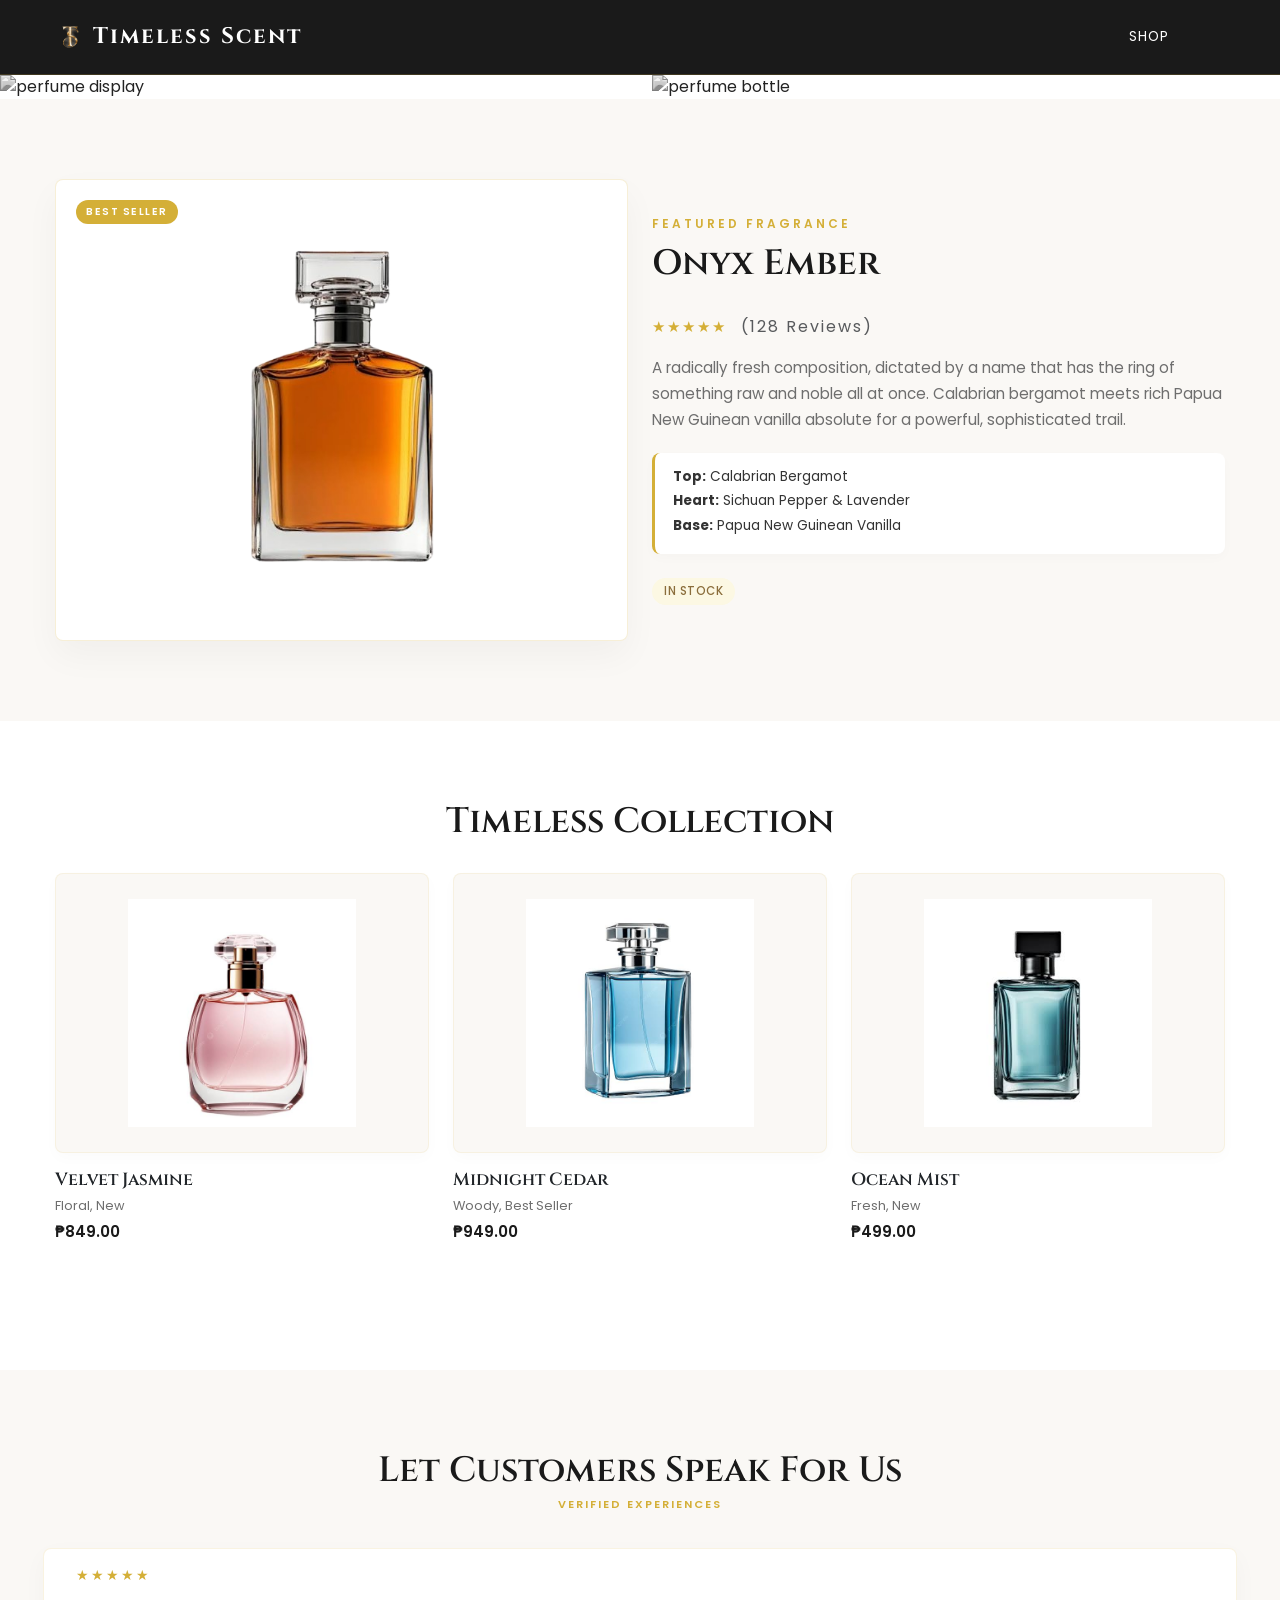
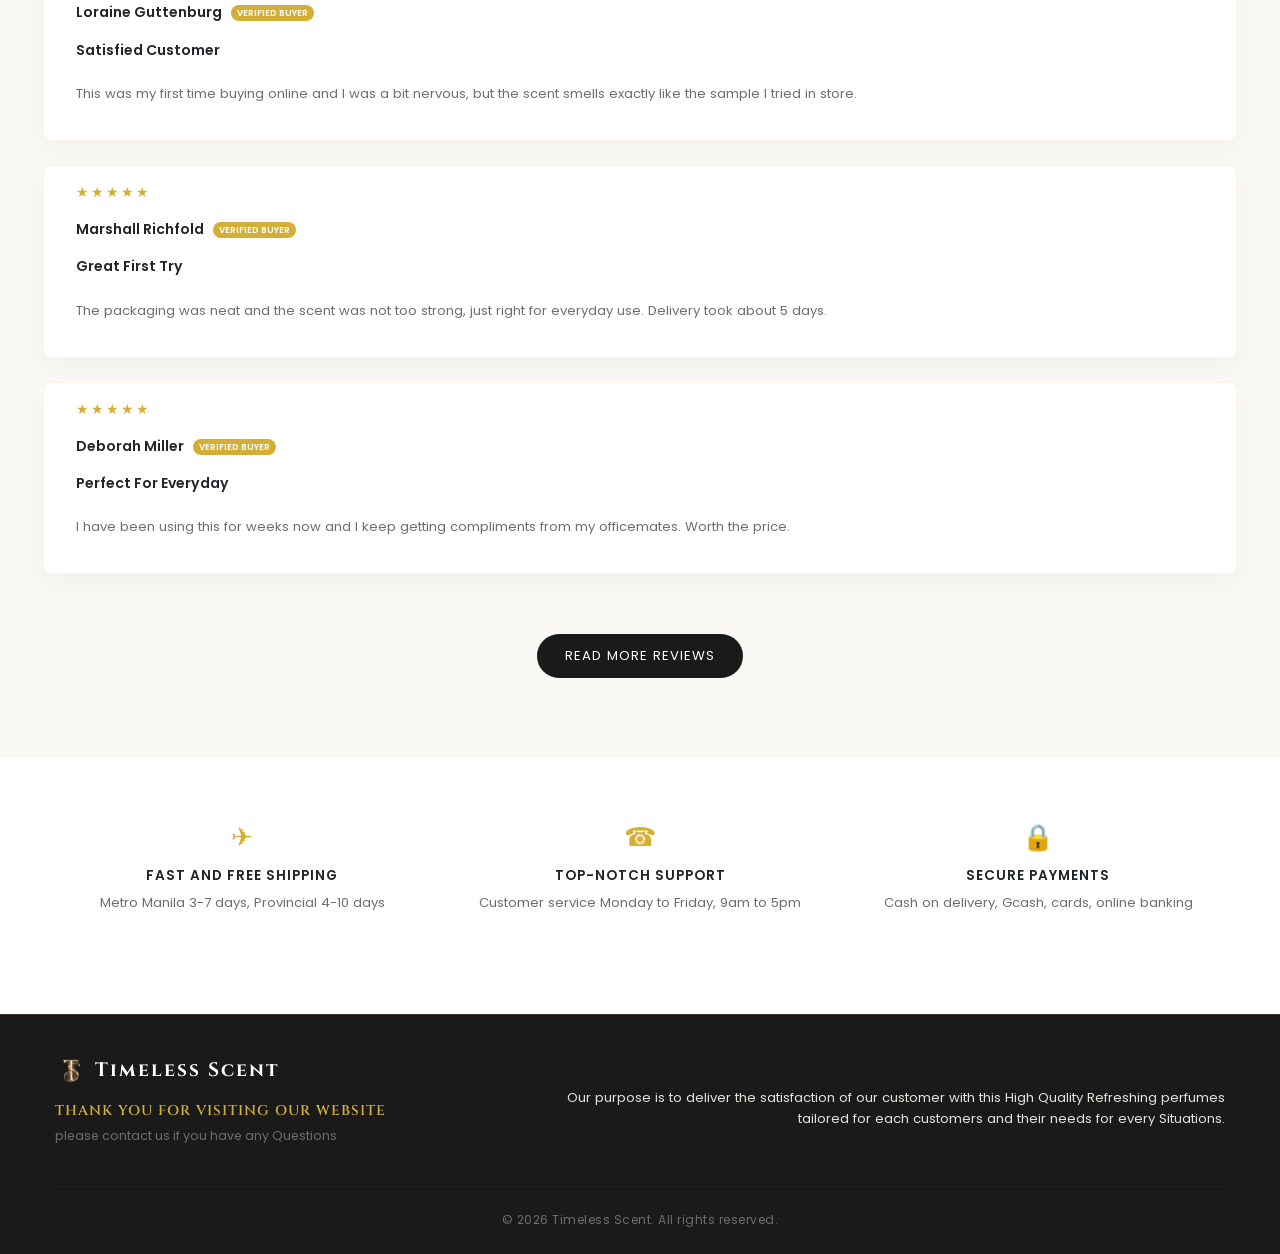
==== commit 6574acde: "Update" ====
--- a/index.html
+++ b/index.html
@@ -25,19 +25,19 @@
             <div class="collapse navbar-collapse justify-content-end" id="navbarNav">
                 <ul class="navbar-nav nav-menu align-items-lg-center">
                     <li class="nav-item">
-                        <a href="index.html#home" class="nav-link">Home</a>
-                    </li>
-                    <li class="nav-item">
-                        <a href="index.html#spotlight" class="nav-link">Spotlight</a>
+                        <a href="index.html#home" class="nav-link"></a>
+                    </li>
+                    <li class="nav-item">
+                        <a href="index.html#spotlight" class="nav-link"></a>
                     </li>
                     <li class="nav-item">
                         <a href="Product.html" class="nav-link">Shop</a>
                     </li>
                     <li class="nav-item">
-                        <a href="index.html#reviews" class="nav-link">Reviews</a>
-                    </li>
-                    <li class="nav-item">
-                        <a href="index.html#contact" class="nav-link">Contact</a>
+                        <a href="index.html#reviews" class="nav-link"></a>
+                    </li>
+                    <li class="nav-item">
+                        <a href="index.html#contact" class="nav-link"></a>
                     </li>
                 </ul>
             </div>
--- a/my_Website.css
+++ b/my_Website.css
@@ -1,4 +1,4 @@
-/* --- GLOBAL RESET & LAYOUT FIXES FOR MOBILE --- */
+/* --- GLOBAL RESET & LAYOUT FIXES --- */
 * {
     margin: 0;
     padding: 0;
@@ -42,11 +42,8 @@
     width: 100%;
 }
 
-/* Prevent Bootstrap row gutters from spilling out horizontally */
 .row {
-    --bs-gutter-x: 0rem;
-    margin-right: 0;
-    margin-left: 0;
+    --bs-gutter-x: 1.5rem;
 }
 
 /* --- HEADER & NAVBAR --- */
@@ -72,8 +69,7 @@
     display: flex;
     align-items: center;
     gap: 10px;
-    max-width: 75%;
-    overflow: hidden;
+    width: auto; /* Natural width for desktop to prevent cut-offs */
 }
 
 .nav-logo .logo-text {
@@ -83,8 +79,6 @@
     font-weight: 700;
     letter-spacing: 2px;
     white-space: nowrap;
-    overflow: hidden;
-    text-overflow: ellipsis;
 }
 
 .brand-logo-img {
@@ -134,8 +128,7 @@
 
 .hero-img {
     width: 100%;
-    max-width: 100%;
-    height: 400px;
+    height: 500px;
     object-fit: cover;
     filter: grayscale(100%) brightness(95%);
     transition: filter 0.6s ease, transform 0.6s ease;
@@ -156,19 +149,18 @@
 .product-spotlight-frame {
     background-color: var(--color-white);
     border-radius: var(--radius-s);
-    padding: 30px;
+    padding: 40px;
     text-align: center;
     box-shadow: 0 15px 35px rgba(0, 0, 0, 0.04);
     position: relative;
-    overflow: hidden;
     border: 1px solid rgba(212, 175, 55, 0.2);
     width: 100%;
 }
 
 .spotlight-badge {
     position: absolute;
-    top: 15px;
-    left: 15px;
+    top: 20px;
+    left: 20px;
     background-color: var(--color-gold);
     color: var(--color-white);
     font-size: 0.65rem;
@@ -180,9 +172,9 @@
 }
 
 .spotlight-img {
-    max-height: 320px;
-    width: 100%;
-    max-width: 100%;
+    width: 100%;
+    height: auto;
+    max-height: 380px;
     object-fit: contain;
     transition: all 0.4s ease;
 }
@@ -199,7 +191,7 @@
 
 .spotlight-desc {
     color: var(--color-gray);
-    font-size: 0.9rem;
+    font-size: 0.95rem;
     line-height: 1.7;
     margin-bottom: 20px;
 }
@@ -209,7 +201,7 @@
     padding: 14px 18px;
     border-radius: var(--radius-s);
     border-left: 3px solid var(--color-gold);
-    font-size: 0.82rem;
+    font-size: 0.85rem;
     color: var(--color-dark);
     box-shadow: 0 4px 12px rgba(0,0,0,0.02);
 }
@@ -247,7 +239,7 @@
 
 .section-title {
     font-family: "Cinzel", serif;
-    font-size: 2rem;
+    font-size: 2.2rem;
     font-weight: 600;
     margin-bottom: 30px;
     color: var(--color-black);
@@ -271,15 +263,21 @@
 .product-frame {
     background-color: var(--color-off-white);
     border-radius: var(--radius-s);
-    padding: 20px;
+    padding: 25px;
     margin-bottom: 14px;
     box-shadow: 0 5px 15px rgba(0,0,0,0.02);
     border: 1px solid rgba(212, 175, 55, 0.1);
-    height: 240px;
+    height: 280px;
     display: flex;
     align-items: center;
     justify-content: center;
     width: 100%;
+}
+
+.product-frame img {
+    max-width: 100%;
+    max-height: 100%;
+    object-fit: contain;
 }
 
 .product-name {
@@ -526,13 +524,14 @@
         border-radius: var(--radius-s);
     }
 
+    /* Constrain logo width ONLY on mobile to prevent hamburger collision */
     .nav-logo {
-        max-width: 75%;
+        max-width: 70%;
         overflow: hidden;
     }
 
     .nav-logo .logo-text {
-        font-size: 0.95rem; /* Clean mobile scale for Timeless Scent title */
+        font-size: 0.95rem;
         letter-spacing: 1px;
         white-space: nowrap;
         text-overflow: ellipsis;
@@ -556,4 +555,8 @@
     .product-spotlight-frame {
         padding: 20px;
     }
+
+    .product-frame {
+        height: 220px;
+    }
 }
